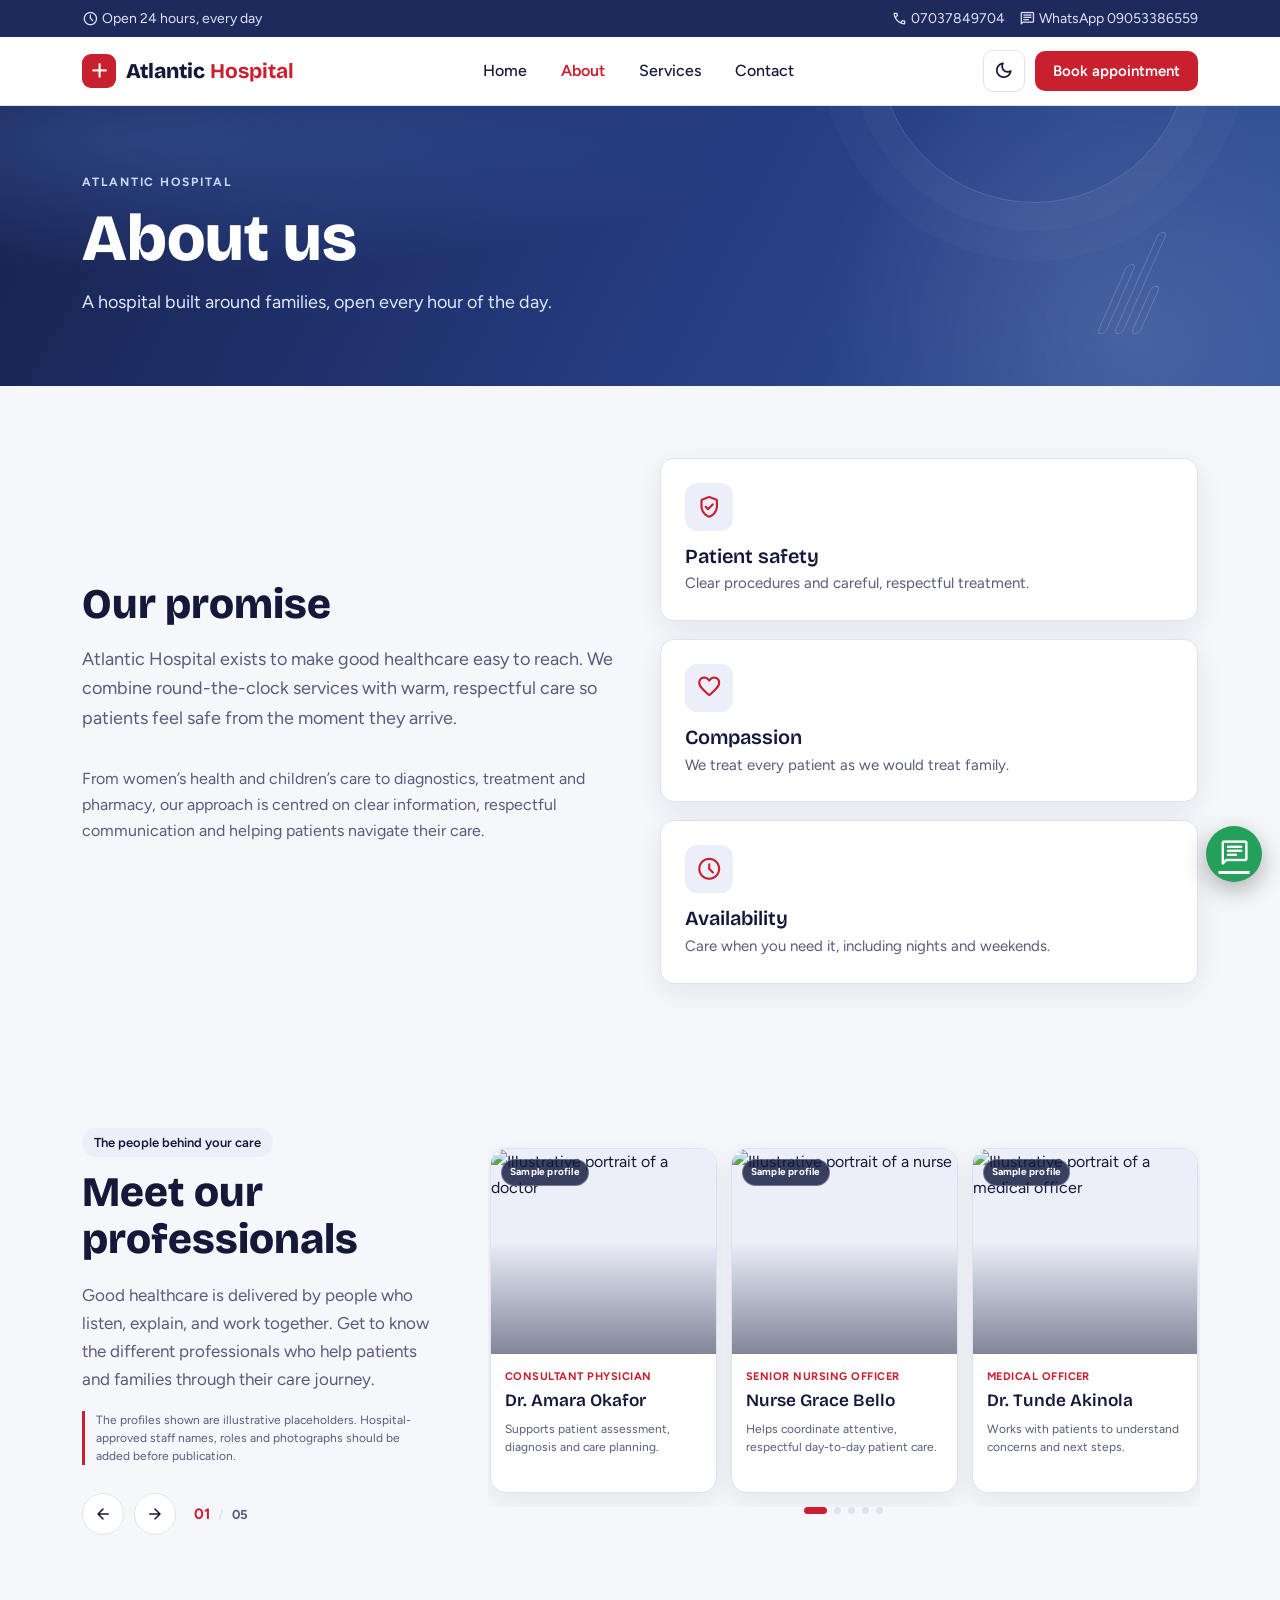
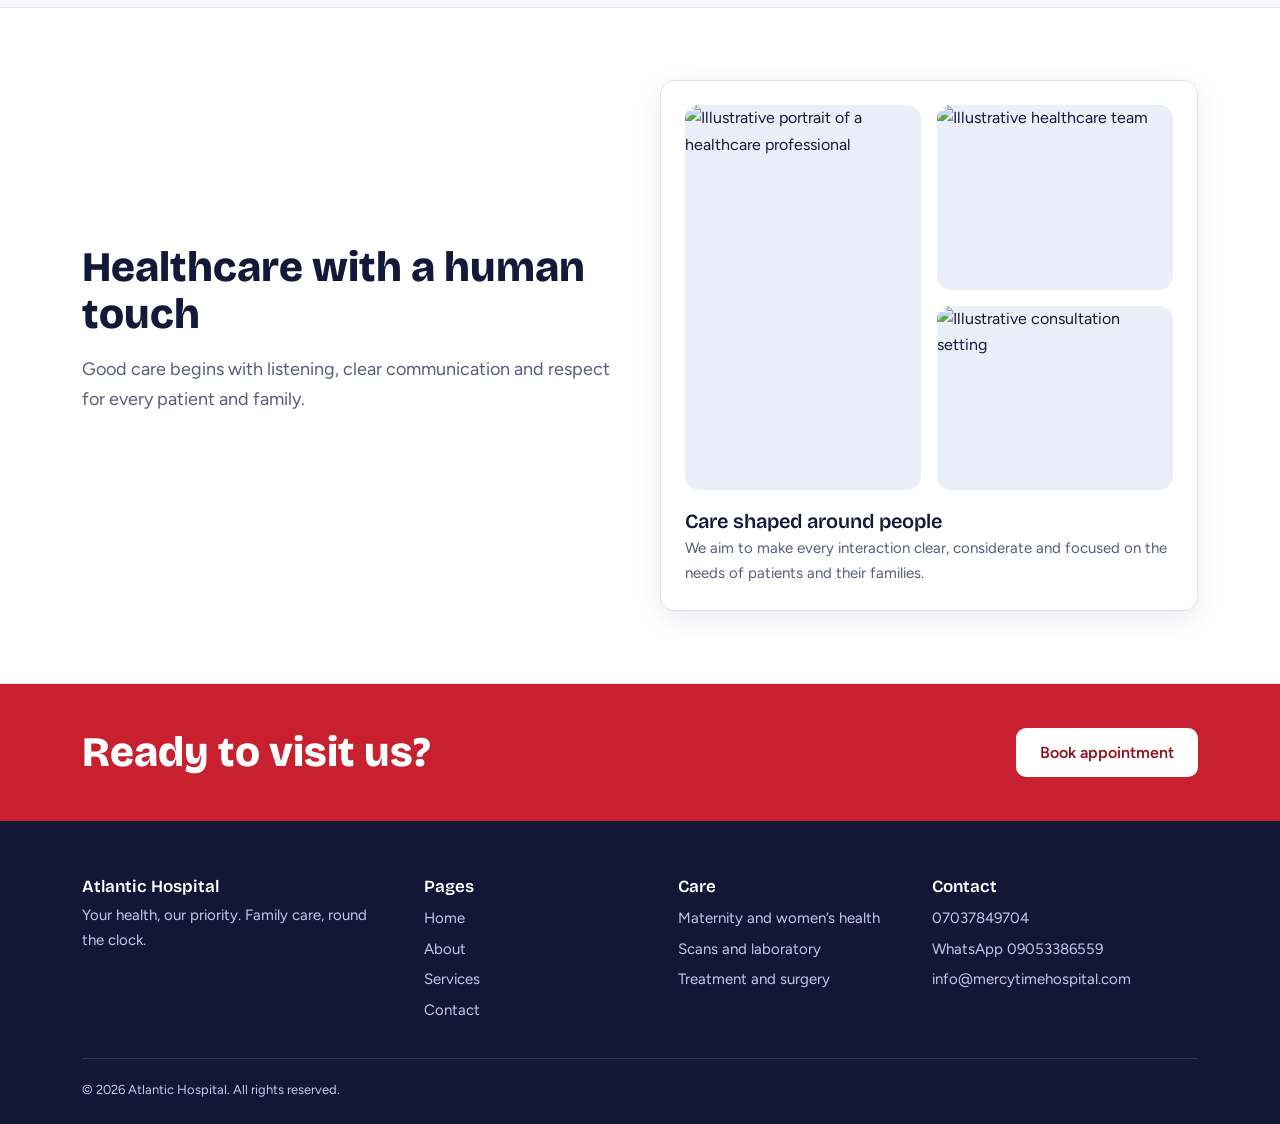
==== about.html @ 0bee5ad6 "Publish to GitHub" ====
<!DOCTYPE html>
<html lang="en" data-theme="light">
<head>
<meta charset="utf-8">
<meta name="viewport" content="width=device-width, initial-scale=1">
<title>About | Atlantic Hospital</title>
<meta name="description" content="About Atlantic Hospital and our promise to families.">
<link rel="preconnect" href="https://fonts.googleapis.com">
<link href="https://fonts.googleapis.com/css2?family=Bricolage+Grotesque:wght@600;800&family=Figtree:wght@400;500;600&family=Material+Symbols+Rounded:opsz,wght,FILL,GRAD@20..48,400,0,0&display=swap" rel="stylesheet">
<link rel="stylesheet" href="aos/aos.css">
<link rel="stylesheet" href="css/style.css">
<script>try{var t=localStorage.getItem('theme');if(t)document.documentElement.dataset.theme=t}catch(e){}</script>
</head>
<body>
<div class="top"><div class="wrap"><span><i data-i="clock"></i> Open 24 hours, every day</span><span><a href="tel:+2347037849704"><i data-i="phone"></i> 07037849704</a><a href="https://wa.me/2349053386559"><i data-i="chat"></i> WhatsApp 09053386559</a></span></div></div>
<header class="hd"><div class="wrap">
<a class="logo" href="index.html"><span class="mk"><i data-i="plus"></i></span><span>Atlantic <b>Hospital</b></span></a>
<nav id="nav" aria-label="Main"><a href="index.html">Home</a><a href="about.html" class="on">About</a><a href="services.html">Services</a><a href="contact.html">Contact</a></nav>
<div class="acts"><button class="ib" id="th" aria-label="Switch between light and dark mode"></button><a class="btn sm" href="contact.html#book">Book appointment</a><button class="ib" id="mb" aria-label="Open menu" aria-expanded="false"><i data-i="menu"></i></button></div>
</div></header>
<main><div class="page-h about-hero"><div class="wrap about-hero-inner" data-aos="fade-up"><span class="about-eyebrow">ATLANTIC HOSPITAL</span><h1>About us</h1><p>A hospital built around families, open every hour of the day.</p><span class="about-hero-mark" aria-hidden="true"><span></span><span></span><span></span></span></div></div>
<section><div class="wrap split">
<div data-aos="fade-right"><h2>Our promise</h2><p class="lead2">Atlantic Hospital exists to make good healthcare easy to reach. We combine round-the-clock services with warm, respectful care so patients feel safe from the moment they arrive.</p>
<p style="color:var(--mut)">From women’s health and children’s care to diagnostics, treatment and pharmacy, our approach is centred on clear information, respectful communication and helping patients navigate their care.</p></div>
<div class="grid" data-aos="fade-left"><div class="card" data-aos="fade-up" data-aos-delay="0"><div class="ic"><i data-i="shield"></i></div><h3 style="margin-top:14px">Patient safety</h3><p>Clear procedures and careful, respectful treatment.</p></div><div class="card" data-aos="fade-up" data-aos-delay="0"><div class="ic"><i data-i="heart"></i></div><h3 style="margin-top:14px">Compassion</h3><p>We treat every patient as we would treat family.</p></div><div class="card" data-aos="fade-up" data-aos-delay="0"><div class="ic"><i data-i="clock"></i></div><h3 style="margin-top:14px">Availability</h3><p>Care when you need it, including nights and weekends.</p></div></div></div></section>
<section class="team-section" aria-labelledby="team-heading"><div class="wrap team-layout">
<div class="team-intro" data-aos="fade-right"><span class="tag">The people behind your care</span><h2 id="team-heading">Meet our professionals</h2><p class="lead2">Good healthcare is delivered by people who listen, explain, and work together. Get to know the different professionals who help patients and families through their care journey.</p><p class="team-disclaimer">The profiles shown are illustrative placeholders. Hospital-approved staff names, roles and photographs should be added before publication.</p><div class="team-controls"><button class="team-arrow" type="button" data-team-prev aria-label="Previous professionals"><span class="material-symbols-rounded" aria-hidden="true">arrow_back</span></button><button class="team-arrow" type="button" data-team-next aria-label="Next professionals"><span class="material-symbols-rounded" aria-hidden="true">arrow_forward</span></button><span class="team-counter" aria-live="polite"><span data-team-current>01</span> <span class="counter-divider">/</span> 05</span></div></div>
<div class="team-carousel" data-team-carousel aria-label="Illustrative healthcare professionals carousel" data-aos="fade-left"><div class="team-viewport"><div class="team-track">
<article class="team-card"><div class="team-photo-wrap"><img src="https://images.pexels.com/photos/6098046/pexels-photo-6098046.jpeg?auto=compress&cs=tinysrgb&w=800" alt="Illustrative portrait of a doctor" loading="lazy"><span class="profile-label">Sample profile</span></div><div class="team-card-body"><span class="team-role">Consultant physician</span><h3>Dr. Amara Okafor</h3><p>Supports patient assessment, diagnosis and care planning.</p></div></article>
<article class="team-card"><div class="team-photo-wrap"><img src="https://images.pexels.com/photos/6303645/pexels-photo-6303645.jpeg?auto=compress&cs=tinysrgb&w=800" alt="Illustrative portrait of a nurse" loading="lazy"><span class="profile-label">Sample profile</span></div><div class="team-card-body"><span class="team-role">Senior nursing officer</span><h3>Nurse Grace Bello</h3><p>Helps coordinate attentive, respectful day-to-day patient care.</p></div></article>
<article class="team-card"><div class="team-photo-wrap"><img src="https://images.pexels.com/photos/6303659/pexels-photo-6303659.jpeg?auto=compress&cs=tinysrgb&w=800" alt="Illustrative portrait of a medical officer" loading="lazy"><span class="profile-label">Sample profile</span></div><div class="team-card-body"><span class="team-role">Medical officer</span><h3>Dr. Tunde Akinola</h3><p>Works with patients to understand concerns and next steps.</p></div></article>
<article class="team-card"><div class="team-photo-wrap"><img src="https://images.pexels.com/photos/32213405/pexels-photo-32213405.jpeg?auto=compress&cs=tinysrgb&w=800" alt="Illustrative portrait of a laboratory professional" loading="lazy"><span class="profile-label">Sample profile</span></div><div class="team-card-body"><span class="team-role">Medical laboratory scientist</span><h3>Chika Nwosu</h3><p>Supports diagnostic testing and reliable laboratory processes.</p></div></article>
<article class="team-card"><div class="team-photo-wrap"><img src="https://images.pexels.com/photos/7089329/pexels-photo-7089329.jpeg?auto=compress&cs=tinysrgb&w=800" alt="Illustrative portrait of a midwife" loading="lazy"><span class="profile-label">Sample profile</span></div><div class="team-card-body"><span class="team-role">Midwife</span><h3>Miriam Yusuf</h3><p>Offers guidance and support to expectant parents during pregnancy.</p></div></article>
</div></div><div class="team-dots" data-team-dots aria-label="Choose a professional"></div></div>
</div></section>
<section class="alt"><div class="wrap split"><div data-aos="fade-right"><h2>Healthcare with a human touch</h2><p class="lead2">Good care begins with listening, clear communication and respect for every patient and family.</p></div>
<div class="card" data-aos="fade-left"><div class="gallery-grid"><figure><img src="https://images.pexels.com/photos/6098046/pexels-photo-6098046.jpeg?auto=compress&cs=tinysrgb&w=900" alt="Illustrative portrait of a healthcare professional" loading="lazy"><figcaption>Clinical consultation</figcaption></figure><figure><img src="https://images.pexels.com/photos/6303645/pexels-photo-6303645.jpeg?auto=compress&cs=tinysrgb&w=1000" alt="Illustrative healthcare team" loading="lazy"><figcaption>Healthcare professionals</figcaption></figure><figure><img src="https://images.pexels.com/photos/6303659/pexels-photo-6303659.jpeg?auto=compress&cs=tinysrgb&w=1000" alt="Illustrative consultation setting" loading="lazy"><figcaption>Patient-centred care</figcaption></figure></div><h3 style="margin-top:20px">Care shaped around people</h3><p>We aim to make every interaction clear, considerate and focused on the needs of patients and their families.</p></div></div></section>
<div class="band"><div class="wrap"><h2>Ready to visit us?</h2><a class="btn" href="contact.html#book">Book appointment</a></div></div></main>
<a class="wa" href="https://wa.me/2349053386559" aria-label="Chat on WhatsApp"><i data-i="chat"></i></a>
<div class="mobile-contact" aria-label="Quick contact"><a href="tel:+2347037849704"><span class="material-symbols-rounded" aria-hidden="true">call</span><span>Call</span></a><a href="https://wa.me/2349053386559"><span class="material-symbols-rounded" aria-hidden="true">chat</span><span>WhatsApp</span></a><a href="https://www.google.com/maps/search/?api=1&amp;query=Dutse+Police+Signboard%2C+Abuja%2C+Nigeria" target="_blank" rel="noopener noreferrer"><span class="material-symbols-rounded" aria-hidden="true">directions</span><span>Directions</span></a></div>
<footer><div class="wrap">
<div class="fg">
<div><h3>Atlantic Hospital</h3><p>Your health, our priority. Family care, round the clock.</p></div>
<div><h3>Pages</h3><a href="index.html">Home</a><a href="about.html">About</a><a href="services.html">Services</a><a href="contact.html">Contact</a></div>
<div><h3>Care</h3><a href="services.html#women">Maternity and women’s health</a><a href="services.html#diag">Scans and laboratory</a><a href="services.html#treat">Treatment and surgery</a></div>
<div><h3>Contact</h3><a href="tel:+2347037849704">07037849704</a><a href="https://wa.me/2349053386559">WhatsApp 09053386559</a><a href="mailto:info@mercytimehospital.com">info@mercytimehospital.com</a></div>
</div>
<div class="copy">© <span id="yr">2026</span> Atlantic Hospital. All rights reserved.</div>
</div></footer>
<script src="aos/aos.js"></script>
<script src="js/main.js"></script>
</body>
</html>
---- css/style.css ----
:root{--bg:#f6f7fb;--sf:#fff;--ink:#14193a;--mut:#565c7b;--navy:#1f2a5c;--red:#c8202f;--tint:#eceffa;--line:#dfe2ee;--r:14px;--sh:0 8px 28px rgba(20,25,58,.08)}
[data-theme=dark]{--bg:#0e1124;--sf:#171b38;--ink:#eef0fa;--mut:#a5abca;--navy:#2b3787;--red:#ef4b58;--tint:#1d2246;--line:#2b3159;--sh:0 8px 28px rgba(0,0,0,.35)}
*{box-sizing:border-box}html{scroll-behavior:smooth}
body{margin:0;background:var(--bg);color:var(--ink);font:400 16px/1.65 Figtree,system-ui,sans-serif;transition:background .25s,color .25s}
h1,h2,h3{font-family:'Bricolage Grotesque',Figtree,system-ui,sans-serif;line-height:1.12;margin:0 0 .4em}
h1{font-size:clamp(36px,6.5vw,66px);font-weight:800}h2{font-size:clamp(28px,4vw,42px);font-weight:800}h3{font-size:20px;font-weight:600}
p{margin:0 0 1em}a{color:inherit}img,svg{max-width:100%}
.wrap{max-width:1160px;margin:0 auto;padding:0 22px}
i[data-i]{display:inline-flex;vertical-align:middle;font-style:normal;line-height:1}i[data-i] .material-symbols-rounded{font-size:1.2em;line-height:1;vertical-align:middle;font-weight:normal;font-style:normal;display:inline-block;white-space:nowrap;direction:ltr;-webkit-font-feature-settings:'liga';-webkit-font-smoothing:antialiased}
:focus-visible{outline:3px solid #f5b301;outline-offset:2px}
.top{background:var(--navy);color:#dfe3fa;font-size:14px}.top .wrap{display:flex;justify-content:space-between;gap:12px;flex-wrap:wrap;padding-top:7px;padding-bottom:7px}
.top a{text-decoration:none;margin-left:14px}.top a:hover{text-decoration:underline}
.hd{position:sticky;top:0;z-index:20;background:var(--sf);border-bottom:1px solid var(--line)}
.hd .wrap{display:flex;align-items:center;justify-content:space-between;height:68px;gap:16px}
.logo{display:flex;align-items:center;gap:10px;text-decoration:none;font:800 21px 'Bricolage Grotesque',sans-serif}.logo b{color:var(--red)}
.mk{width:34px;height:34px;border-radius:9px;background:var(--red);color:#fff;display:grid;place-items:center}
nav{display:flex;align-items:stretch;gap:6px}nav a{display:flex;align-items:center;justify-content:center;min-height:44px;padding:8px 14px;border-radius:8px;text-decoration:none;font-weight:500;white-space:nowrap}
nav a:hover{background:var(--tint)}nav a.on{color:var(--red);font-weight:600}
.acts{display:flex;align-items:center;gap:10px}
.ib{width:42px;height:42px;border-radius:10px;border:1px solid var(--line);background:var(--sf);color:var(--ink);cursor:pointer;display:grid;place-items:center;font-size:18px}
#mb{display:none}
.btn{display:inline-flex;align-items:center;gap:8px;background:var(--red);color:#fff;padding:13px 22px;border-radius:10px;font:600 16px Figtree,sans-serif;text-decoration:none;border:2px solid var(--red);cursor:pointer;transition:transform .15s,box-shadow .15s}
.btn:hover{transform:translateY(-2px);box-shadow:0 8px 20px rgba(200,32,47,.3)}
.btn.sm{padding:9px 16px;font-size:15px}.btn.ghost{background:transparent;border-color:currentColor;color:inherit}.btn.ghost:hover{box-shadow:none;background:rgba(255,255,255,.1)}
.hero{background:linear-gradient(120deg,var(--navy),#253b78);color:#fff;position:relative;isolation:isolate;overflow:hidden;padding:64px 0 120px;min-height:430px}
.hero:before{content:"";position:absolute;inset:0;background:radial-gradient(circle at 85% 20%,rgba(255,255,255,.12),transparent 45%),repeating-linear-gradient(0deg,rgba(255,255,255,.04) 0 1px,transparent 1px 44px),repeating-linear-gradient(90deg,rgba(255,255,255,.04) 0 1px,transparent 1px 44px)}
.hero .wrap{position:relative;display:grid;gap:40px;align-items:center}
.hero p.lead{font-size:19px;color:#d9ddf7;max-width:50ch}.cta{display:flex;gap:12px;flex-wrap:wrap;margin-top:26px}
.hero-aside{position:relative;max-width:440px;margin-left:auto;padding:28px;border:1px solid rgba(255,255,255,.22);border-radius:22px;background:linear-gradient(145deg,rgba(255,255,255,.13),rgba(255,255,255,.055));box-shadow:0 24px 60px rgba(0,0,0,.12);backdrop-filter:blur(8px)}
.hero-mark{width:76px;height:76px;display:grid;place-items:center;border-radius:22px;background:rgba(255,255,255,.13);color:#fff;margin-bottom:22px}.hero-mark .material-symbols-rounded{font-size:44px}.hero-kicker{margin:0 0 8px;color:#cbd7ff;font-size:13px;font-weight:700;letter-spacing:.12em;text-transform:uppercase}.hero-aside h2{font-size:clamp(28px,3vw,38px);margin-bottom:10px}.hero-aside>p:not(.hero-kicker){color:#e0e6ff}.open{margin-top:20px}.open>div span{color:#e0e6ff;font-size:14px}
.open{background:rgba(255,255,255,.1);border:1px solid rgba(255,255,255,.25);border-radius:var(--r);padding:16px 20px;display:flex;gap:14px;align-items:center}
.dot{width:12px;height:12px;border-radius:50%;background:#3ddc84;box-shadow:0 0 0 0 rgba(61,220,132,.6);animation:pulse 2s infinite}
@keyframes pulse{70%{box-shadow:0 0 0 12px rgba(61,220,132,0)}100%{box-shadow:0 0 0 0 rgba(61,220,132,0)}}
.page-h{background:var(--navy);color:#fff;padding:56px 0}.page-h p{color:#d9ddf7;max-width:56ch;font-size:18px;margin:0}
.qa{margin-top:-64px;position:relative;display:grid;gap:16px}
.card{background:var(--sf);border:1px solid var(--line);border-radius:var(--r);padding:24px;box-shadow:var(--sh)}
.qa .card{display:flex;gap:16px;align-items:flex-start;text-decoration:none;transition:transform .2s}.qa .card:hover{transform:translateY(-4px)}
.ic{flex:none;width:48px;height:48px;border-radius:12px;background:var(--tint);color:var(--red);display:grid;place-items:center;font-size:22px}
.card h3{margin-bottom:4px}.card p{margin:0;color:var(--mut);font-size:15px}
section{padding:72px 0}.alt{background:var(--sf);border-block:1px solid var(--line)}
.lead2{color:var(--mut);max-width:58ch;font-size:18px;margin-bottom:32px}
.grid{display:grid;gap:18px}
.split{display:grid;gap:40px;align-items:center}
.checks{list-style:none;padding:0;margin:0;display:grid;gap:14px}.checks li{display:flex;gap:14px}.checks i{color:#fff;background:var(--red);width:28px;height:28px;border-radius:50%;justify-content:center;align-items:center;flex:none;font-size:14px}
.checks b{display:block}.checks span{color:var(--mut);font-size:15px}
.band{background:var(--red);color:#fff;padding:44px 0}.band .wrap{display:flex;gap:24px;align-items:center;justify-content:space-between;flex-wrap:wrap}.band h2{margin:0}.band .btn{background:#fff;color:#8f1420;border-color:#fff}
details{background:var(--sf);border:1px solid var(--line);border-radius:12px;padding:16px 20px;margin-bottom:12px}
summary{cursor:pointer;font-weight:600;list-style:none;display:flex;justify-content:space-between;gap:12px}summary:after{content:"+";color:var(--red);font-size:22px;line-height:1}details[open] summary:after{content:"–"}
details p{margin:12px 0 0;color:var(--mut)}
.tag{display:inline-block;background:var(--tint);color:var(--ink);border-radius:99px;padding:4px 12px;font-size:13px;font-weight:600;margin-bottom:12px}
.group{margin-bottom:56px}.group>h2{font-size:30px}
.panel{background:var(--sf);border:1px solid var(--line);border-radius:var(--r);padding:28px;box-shadow:var(--sh);min-width:0}.form-note{margin:16px 0 0;color:var(--mut);font-size:13px}input:focus-visible,select:focus-visible,textarea:focus-visible{outline:3px solid #f5b301;outline-offset:2px}textarea{resize:vertical;min-height:100px}
label{display:block;font-weight:600;font-size:14px;margin:16px 0 6px}
input,select,textarea{width:100%;padding:13px;border:1px solid var(--line);border-radius:10px;font:inherit;background:var(--bg);color:var(--ink)}
.hrs{list-style:none;padding:0;margin:0}.hrs li{display:flex;justify-content:space-between;padding:10px 0;border-top:1px solid var(--line)}
footer{background:#121738;color:#c4c9ea;padding:56px 0 24px;font-size:15px}footer h3{color:#fff;font-size:17px}
footer a{display:block;text-decoration:none;padding:3px 0}footer a:hover{color:#fff;text-decoration:underline}
.fg{display:grid;gap:32px;margin-bottom:32px}.copy{border-top:1px solid rgba(255,255,255,.12);padding-top:20px;font-size:13px}
.wa{position:fixed;right:18px;bottom:18px;z-index:30;width:56px;height:56px;border-radius:50%;background:#25a05a;color:#fff;display:grid;place-items:center;font-size:26px;box-shadow:0 8px 24px rgba(0,0,0,.3)}
@media(min-width:700px){.qa{grid-template-columns:repeat(3,1fr)}.grid.c2{grid-template-columns:repeat(2,1fr)}.grid.c3{grid-template-columns:repeat(2,1fr)}.fg{grid-template-columns:1.4fr 1fr 1fr 1.2fr}}
@media(min-width:960px){.hero .wrap{grid-template-columns:1.15fr 1fr}.split{grid-template-columns:1fr 1fr}.grid.c3{grid-template-columns:repeat(3,1fr)}}
@media(max-width:860px){.hd{position:sticky}.hd .wrap{gap:10px}.logo{font-size:19px;gap:8px}.mk{width:32px;height:32px}nav{display:none;position:absolute;left:0;right:0;top:100%;z-index:25;background:var(--sf);border-bottom:1px solid var(--line);box-shadow:0 16px 28px rgba(20,25,58,.12);flex-direction:column;align-items:stretch;gap:4px;padding:10px 16px 16px}nav.open{display:flex}nav a{display:flex;width:100%;min-height:48px;justify-content:flex-start;padding:12px 16px;border-radius:9px}#mb{display:grid}.acts .btn{display:none}.top .wrap>span:first-child{display:none}.top .wrap{justify-content:center}.hero{padding:46px 0 96px;min-height:0;background:linear-gradient(155deg,var(--navy) 0%,#253b78 65%,#1b2a5c 100%)}.hero:before{background:radial-gradient(circle at 95% 10%,rgba(255,255,255,.11),transparent 42%),repeating-linear-gradient(0deg,rgba(255,255,255,.035) 0 1px,transparent 1px 38px)}.hero .wrap{gap:28px}.hero-aside{margin:0;max-width:none;padding:22px}.hero-mark{width:60px;height:60px;border-radius:17px;margin-bottom:16px}.hero-mark .material-symbols-rounded{font-size:36px}.qa{margin-top:-42px}.panel{padding:22px}section{padding:56px 0}.band{padding:34px 0}.wa{width:52px;height:52px;right:14px;bottom:14px}}
@media(max-width:380px){.wrap{padding-inline:16px}.logo{font-size:17px}.acts{gap:6px}.ib{width:40px;height:40px}.hero h1{font-size:36px}.cta .btn{width:100%;justify-content:center}.top a{margin-left:8px;font-size:13px}.hero-aside{padding:18px}}
@media(prefers-reduced-motion:reduce){*{animation:none!important;transition:none!important;scroll-behavior:auto!important}}
@media(hover:none){.btn:hover,.qa .card:hover{transform:none;box-shadow:none}}
:target{scroll-margin-top:92px}
button:disabled{opacity:.65;cursor:not-allowed}


/* Image-led sections and service detail pages */
.hero-photo{width:100%;aspect-ratio:16/9;overflow:hidden;border-radius:16px;margin:-4px 0 20px;background:rgba(255,255,255,.12)}
.hero-photo img,.service-image,.feature-photo img,.team-photo img,.gallery-grid img{display:block;width:100%;height:100%;object-fit:cover}
.hero-photo img{aspect-ratio:16/9}
.service-card{overflow:hidden;padding:0;display:flex;flex-direction:column;text-decoration:none;transition:transform .2s,box-shadow .2s}
.service-card:hover{transform:translateY(-3px);box-shadow:0 14px 32px rgba(20,25,58,.13)}
.service-image{height:190px;aspect-ratio:16/9;background:var(--tint)}
.service-card-body{padding:22px;display:flex;flex-direction:column;align-items:flex-start;flex:1}
.service-card-body p{margin-bottom:18px}
.text-link{color:var(--red);font-weight:700;text-decoration:none;margin-top:auto;display:inline-flex;gap:6px;align-items:center}
.text-link:hover{text-decoration:underline}
.feature-photo{overflow:hidden;border-radius:var(--r);box-shadow:var(--sh);min-height:250px}
.feature-photo img{min-height:250px;max-height:430px;object-fit:cover}
.gallery-grid{display:grid;grid-template-columns:1fr 1fr;gap:12px}
.gallery-grid figure{margin:0;min-width:0;overflow:hidden;border-radius:var(--r);background:var(--tint)}
.gallery-grid figure:first-child{grid-row:span 2}
.gallery-grid img{height:100%;min-height:145px;max-height:280px}
.gallery-grid figure:first-child img{min-height:300px;max-height:100%}
.gallery-grid figcaption{font-size:13px;color:var(--mut);padding:9px 12px;background:var(--sf)}
.detail-hero{display:grid;gap:28px;align-items:center}
.detail-hero .feature-photo{min-height:240px}
.detail-hero .feature-photo img{min-height:240px;max-height:390px}
.detail-note{border-left:4px solid var(--red);padding:14px 18px;background:var(--tint);border-radius:0 12px 12px 0;color:var(--mut)}
.map-placeholder{min-height:190px;border-radius:14px;background:linear-gradient(135deg,#e8edf4,#dce7e2);color:#253b45;display:flex;flex-direction:column;justify-content:center;align-items:center;text-align:center;padding:24px;gap:10px;overflow:hidden;position:relative}
.map-placeholder:before{content:"";position:absolute;inset:0;opacity:.55;background:repeating-linear-gradient(32deg,transparent 0 28px,rgba(255,255,255,.9) 29px 33px),repeating-linear-gradient(112deg,transparent 0 44px,rgba(255,255,255,.8) 45px 49px)}
.map-placeholder>*{position:relative}.map-placeholder .material-symbols-rounded{font-size:34px;color:#b42332}
.map-placeholder p{margin:0;max-width:30ch}
nav a{align-self:stretch}
@media(min-width:900px){.detail-hero{grid-template-columns:1fr 1fr}.gallery-grid{gap:16px}}
@media(max-width:860px){.service-image{height:175px}.hero-photo{margin-top:4px}.gallery-grid{gap:9px}.gallery-grid figure:first-child img{min-height:260px}}
@media(max-width:420px){.service-image{height:155px}.service-card-body{padding:18px}.gallery-grid{grid-template-columns:1fr}.gallery-grid figure:first-child{grid-row:auto}.gallery-grid img,.gallery-grid figure:first-child img{min-height:180px;max-height:240px}}


/* Premium responsive refinements */
nav a:focus-visible{background:var(--tint);outline-offset:-3px}
.service-card:focus-visible,.card:focus-visible{outline-offset:3px}
.hero-photo img,.feature-photo img,.service-image{transition:transform .35s ease}
.service-card:hover .service-image{transform:scale(1.025)}
.mobile-contact{display:none}
@media(max-width:860px){
  nav{background-color:var(--sf)!important;opacity:1!important;backdrop-filter:none;border:1px solid var(--line);border-top:0;border-radius:0 0 16px 16px;box-shadow:0 18px 34px rgba(10,16,45,.22)}
  nav.open{display:flex;background-color:var(--sf)!important}
  nav a{color:var(--ink);background:var(--sf);font-size:16px}
  nav a:hover,nav a:focus-visible{background:var(--tint);color:var(--ink)}
  nav a.on{color:var(--red);background:var(--tint)}
  .mobile-contact{position:fixed;left:12px;right:12px;bottom:max(10px,env(safe-area-inset-bottom));z-index:29;display:grid;grid-template-columns:repeat(3,minmax(0,1fr));gap:6px;padding:7px;background:var(--sf);border:1px solid var(--line);border-radius:16px;box-shadow:0 10px 34px rgba(12,18,48,.22)}
  .mobile-contact a{display:flex;align-items:center;justify-content:center;gap:7px;min-height:46px;padding:8px 4px;border-radius:10px;background:var(--tint);color:var(--ink);text-decoration:none;font-size:13px;font-weight:700;white-space:nowrap}
  .mobile-contact a:first-child{background:var(--red);color:#fff}
  .mobile-contact a:hover,.mobile-contact a:focus-visible{filter:brightness(.97);outline-offset:-3px}
  .mobile-contact .material-symbols-rounded{font-size:19px}
  .wa{display:none}
  body{padding-bottom:82px}
}
@media(max-width:360px){.mobile-contact{left:8px;right:8px;gap:4px;padding:6px}.mobile-contact a{font-size:12px;gap:4px}}
@media(prefers-reduced-motion:reduce){.hero-photo img,.feature-photo img,.service-image{transition:none}}

.map-frame{height:230px;border-radius:14px;overflow:hidden;background:var(--tint);border:1px solid var(--line)}
.map-frame iframe{display:block;width:100%;height:100%;border:0}


/* Service-page hero refinement: patterned gradient + real service imagery */
.service-page-hero{position:relative;isolation:isolate;overflow:hidden;padding:48px 0 58px;background:linear-gradient(118deg,#17224f 0%,#263d82 56%,#31539a 100%);color:#fff}
.service-page-hero:before{content:"";position:absolute;inset:0;z-index:-1;background:radial-gradient(ellipse at 8% 10%,rgba(93,151,255,.34),transparent 38%),radial-gradient(circle at 92% 88%,rgba(255,255,255,.14),transparent 28%),radial-gradient(rgba(255,255,255,.12) 1px,transparent 1.5px);background-size:auto,auto,22px 22px}
.service-page-hero:after{content:"";position:absolute;z-index:-1;width:390px;height:390px;border:1px solid rgba(255,255,255,.13);border-radius:50%;right:-125px;top:-210px;box-shadow:0 0 0 32px rgba(255,255,255,.025),0 0 0 68px rgba(255,255,255,.02)}
.page-hero-layout{display:grid;grid-template-columns:minmax(0,1fr) minmax(280px,.88fr);gap:clamp(28px,5vw,64px);align-items:center;position:relative;z-index:1}
.page-hero-copy h1{font-size:clamp(36px,5vw,58px);margin:0 0 16px;max-width:14ch}
.page-hero-copy .hero-kicker{color:#c9d8ff;font-size:12px;letter-spacing:.14em;font-weight:700;margin:12px 0 10px}
.page-hero-copy .page-hero-lead{font-size:18px;line-height:1.65;color:#e0e8ff;max-width:48ch;margin:0}
.page-hero-copy p[style*="margin-bottom:10px"]{margin:0 0 16px}
.page-hero-copy p a{color:#e9efff!important;text-decoration:none;font-size:14px}
.page-hero-copy p a:hover{text-decoration:underline}
.page-hero-actions{display:flex;gap:10px;flex-wrap:wrap;margin-top:24px}
.page-hero-actions .btn.ghost{color:#fff;border-color:rgba(255,255,255,.5)}
.page-hero-visual{position:relative;min-width:0;border-radius:24px;padding:8px;background:linear-gradient(135deg,rgba(255,255,255,.36),rgba(255,255,255,.06));border:1px solid rgba(255,255,255,.28);box-shadow:0 26px 70px rgba(5,12,38,.32);transform:rotate(1deg)}
.page-hero-visual:before{content:"";position:absolute;inset:15px -12px -12px 15px;border:1px solid rgba(255,255,255,.22);border-radius:24px;z-index:-1}
.page-hero-visual img{display:block;width:100%;height:clamp(230px,30vw,350px);object-fit:cover;border-radius:17px}
.hero-image-label{position:absolute;left:22px;right:22px;bottom:22px;display:flex;align-items:center;gap:9px;padding:11px 14px;border:1px solid rgba(255,255,255,.28);border-radius:12px;background:rgba(15,25,62,.78);backdrop-filter:blur(10px);color:#fff;font-size:13px;font-weight:600;transform:rotate(-1deg)}
.detail-hero{display:block;max-width:900px}
.detail-copy{max-width:800px}
@media(max-width:860px){
  #mb{display:grid;position:relative;z-index:35;flex:none;touch-action:manipulation}
  nav{display:none!important;position:absolute;left:12px;right:12px;top:calc(100% + 1px);z-index:34;max-height:calc(100vh - 100px);overflow-y:auto;visibility:hidden;pointer-events:none;background:var(--sf)!important;border:1px solid var(--line);border-radius:0 0 16px 16px;box-shadow:0 18px 34px rgba(10,16,45,.22);padding:10px;opacity:1!important}
  nav.open{display:flex!important;visibility:visible;pointer-events:auto}
  nav a{position:relative;z-index:1;min-height:50px;color:var(--ink)!important;background:var(--sf)!important;border-radius:10px;font-size:16px;padding:13px 16px}
  nav a:hover,nav a:focus-visible{background:var(--tint)!important;color:var(--ink)!important}
  nav a.on{color:var(--red)!important;background:var(--tint)!important}
  .page-hero-layout{grid-template-columns:1fr;gap:28px}
  .service-page-hero{padding:34px 0 48px}
  .page-hero-visual{max-width:640px;width:100%;margin:0 auto;transform:none}
  .page-hero-visual:before{inset:12px -7px -8px 12px}
  .page-hero-visual img{height:clamp(220px,56vw,340px)}
  .hero-image-label{transform:none}
}
@media(max-width:420px){.page-hero-actions .btn{width:100%;justify-content:center}.page-hero-copy h1{font-size:36px}.page-hero-visual{padding:6px;border-radius:18px}.page-hero-visual img{border-radius:13px}}


/* About page: patterned gradient hero and responsive professionals carousel */
.about-hero{position:relative;isolation:isolate;overflow:hidden;padding:62px 0 68px;background:linear-gradient(118deg,#17224f 0%,#263d82 56%,#31539a 100%)}
.about-hero:before{content:"";position:absolute;inset:0;z-index:-1;background:radial-gradient(ellipse at 12% 12%,rgba(100,155,255,.24),transparent 38%),radial-gradient(circle at 88% 80%,rgba(255,255,255,.12),transparent 27%)}
.about-hero:after{content:"";position:absolute;z-index:-1;width:310px;height:310px;border:1px solid rgba(255,255,255,.16);border-radius:50%;right:7%;top:-215px;box-shadow:0 0 0 28px rgba(255,255,255,.025),0 0 0 58px rgba(255,255,255,.025)}
.about-hero-inner{position:relative;z-index:1}.about-hero h1{margin:8px 0 12px}.about-eyebrow{font-size:12px;letter-spacing:.16em;font-weight:700;color:#cbd7ff}.about-hero p{position:relative;max-width:56ch;color:#e0e8ff;font-size:18px;margin:0}.about-hero-mark{position:absolute;right:5%;bottom:-16px;display:flex;gap:8px;align-items:flex-end;opacity:.6;transform:skewX(-24deg)}.about-hero-mark span{display:block;width:9px;height:70px;border:1px solid rgba(255,255,255,.32);border-radius:99px}.about-hero-mark span:nth-child(2){height:102px}.about-hero-mark span:nth-child(3){height:48px}
.team-section{overflow:hidden;background:var(--bg)}.team-layout{display:grid;grid-template-columns:minmax(220px,.78fr) minmax(0,1.55fr);gap:clamp(28px,4vw,58px);align-items:center}.team-intro h2{max-width:10ch;margin:0 0 18px}.team-intro .lead2{font-size:17px;margin-bottom:18px}.team-disclaimer{font-size:12px;line-height:1.5;color:var(--mut);border-left:3px solid var(--red);padding-left:11px;margin:0;max-width:42ch}.team-controls{display:flex;align-items:center;gap:10px;margin-top:28px}.team-arrow{width:42px;height:42px;border:1px solid var(--line);border-radius:50%;background:var(--sf);color:var(--ink);display:grid;place-items:center;cursor:pointer;transition:background .2s,color .2s,transform .2s}.team-arrow:hover{background:var(--navy);color:#fff;transform:translateY(-2px)}.team-arrow .material-symbols-rounded{font-size:20px}.team-counter{font-size:13px;font-weight:700;color:var(--mut);margin-left:8px}.team-counter [data-team-current]{color:var(--red);font-size:15px}.counter-divider{margin:0 5px;color:var(--line)}.team-carousel{min-width:0;--team-visible:3}.team-viewport{overflow:hidden;padding:8px 2px 14px;margin:-8px -2px -14px}.team-track{display:flex;gap:14px;will-change:transform;transition:transform .55s cubic-bezier(.22,.7,.25,1)}.team-card{flex:0 0 calc((100% - 28px)/3);min-width:0;overflow:hidden;border-radius:16px;background:var(--sf);border:1px solid var(--line);box-shadow:var(--sh)}.team-photo-wrap{height:clamp(145px,16vw,210px);position:relative;overflow:hidden;background:var(--tint)}.team-photo-wrap:after{content:"";position:absolute;inset:45% 0 0;background:linear-gradient(transparent,rgba(12,19,48,.48));pointer-events:none}.team-photo-wrap img{display:block;width:100%;height:100%;object-fit:cover;transition:transform .45s ease}.team-card:hover .team-photo-wrap img{transform:scale(1.045)}.profile-label{position:absolute;z-index:1;top:10px;left:10px;background:rgba(16,25,61,.82);color:#fff;border:1px solid rgba(255,255,255,.3);border-radius:99px;padding:4px 8px;font-size:10px;font-weight:700;letter-spacing:.02em}.team-card-body{padding:15px 14px 18px}.team-role{display:block;color:var(--red);font-size:11px;line-height:1.4;font-weight:700;text-transform:uppercase;letter-spacing:.045em;margin-bottom:7px}.team-card h3{font-size:clamp(15px,1.35vw,18px);line-height:1.2;margin:0 0 8px;overflow-wrap:anywhere}.team-card p{font-size:12px;line-height:1.5;color:var(--mut);margin:0}.team-dots{display:flex;justify-content:center;gap:7px;padding-top:14px}.team-dot{width:7px;height:7px;padding:0;border:0;border-radius:99px;background:var(--line);cursor:pointer;transition:width .25s,background .25s}.team-dot[aria-current="true"]{width:23px;background:var(--red)}.team-arrow:focus-visible,.team-dot:focus-visible{outline:3px solid #f5b301;outline-offset:3px}
@media(max-width:959px){.team-layout{grid-template-columns:1fr;gap:28px}.team-intro h2{max-width:unset}.team-intro .lead2{max-width:64ch}.team-carousel{--team-visible:2}.team-card{flex-basis:calc((100% - 14px)/2)}.team-photo-wrap{height:clamp(190px,28vw,270px)}}
@media(max-width:600px){.about-hero{padding:44px 0 50px}.about-hero-mark{right:8%;bottom:-25px;opacity:.35}.team-layout{gap:24px}.team-carousel{--team-visible:1}.team-card{flex-basis:100%}.team-photo-wrap{height:clamp(220px,68vw,330px)}.team-card-body{padding:17px}.team-card h3{font-size:19px}.team-card p{font-size:14px}.team-controls{margin-top:22px}.team-viewport{padding-inline:2px}}
@media(prefers-reduced-motion:reduce){.team-track,.team-photo-wrap img,.team-arrow,.team-dot{transition:none!important}}


/* Services overview hero: distinctive, image-free clinical icon composition */
.services-hero{position:relative;isolation:isolate;overflow:hidden;padding:58px 0 66px;color:#fff;background:linear-gradient(118deg,#17224f 0%,#263d82 58%,#31539a 100%)}
.services-hero:before{content:"";position:absolute;inset:0;z-index:-1;background:radial-gradient(ellipse at 8% 15%,rgba(102,161,255,.30),transparent 35%),radial-gradient(ellipse at 88% 78%,rgba(255,255,255,.12),transparent 32%),radial-gradient(rgba(255,255,255,.12) 1px,transparent 1.5px);background-size:auto,auto,22px 22px;mask-image:linear-gradient(90deg,#000,rgba(0,0,0,.35))}
.services-hero:after{content:"";position:absolute;z-index:-1;width:360px;height:360px;right:4%;top:-245px;border:1px solid rgba(255,255,255,.18);border-radius:50%;box-shadow:0 0 0 30px rgba(255,255,255,.025),0 0 0 64px rgba(255,255,255,.025),0 0 0 98px rgba(255,255,255,.018)}
.services-hero-layout{display:grid;grid-template-columns:minmax(0,1fr) minmax(300px,.82fr);gap:clamp(30px,6vw,82px);align-items:center;position:relative;z-index:1}
.services-hero .services-eyebrow{display:inline-flex;align-items:center;gap:9px;margin:0 0 13px;color:#d5e1ff;font-size:12px;font-weight:700;letter-spacing:.15em;text-transform:uppercase}
.services-hero .services-eyebrow:before{content:"";width:24px;height:2px;border-radius:2px;background:#f0a7a0}
.services-hero h1{font-size:clamp(38px,5.4vw,64px);line-height:1.04;letter-spacing:-.04em;max-width:10ch;margin:0 0 18px}
.services-hero p{max-width:54ch;color:#e0e8ff;font-size:18px;line-height:1.65;margin:0}
.services-hero-art{position:relative;min-height:265px;display:grid;place-items:center}
.services-orbit{position:absolute;width:250px;height:250px;border:1px solid rgba(255,255,255,.18);border-radius:50%;box-shadow:0 0 0 24px rgba(255,255,255,.025),0 0 0 50px rgba(255,255,255,.02)}
.services-icon-grid{position:relative;display:grid;grid-template-columns:repeat(2,minmax(118px,145px));gap:20px;transform:rotate(-3deg)}
.services-icon-tile{min-height:112px;padding:17px 15px;border:1px solid rgba(255,255,255,.22);border-radius:18px;background:linear-gradient(145deg,rgba(255,255,255,.18),rgba(255,255,255,.07));box-shadow:0 18px 45px rgba(6,12,38,.18);backdrop-filter:blur(9px);display:flex;flex-direction:column;justify-content:space-between;gap:12px}
.services-icon-tile:nth-child(2){transform:translateY(13px)}.services-icon-tile:nth-child(3){transform:translateY(-8px)}.services-icon-tile:nth-child(4){transform:translateY(5px)}
.services-icon-tile .material-symbols-rounded{font-size:29px;color:#fff}.services-icon-tile span:last-child{font-size:12px;font-weight:600;color:#edf2ff}
/* .services-hero-note{position:absolute;right:-3px;bottom:2px;display:flex;align-items:center;gap:9px;padding:11px 14px;border:1px solid rgba(255,255,255,.2);border-radius:13px;background:rgba(16,27,67,.88);box-shadow:0 14px 32px rgba(0,0,0,.18);font-size:12px;font-weight:700;color:#fff}
.services-hero-note .material-symbols-rounded{font-size:18px;color:#bdebd4}
@media(max-width:860px){.services-hero{padding:42px 0 48px}.services-hero-layout{grid-template-columns:1fr;gap:22px}.services-hero h1{max-width:unset}.services-hero-art{min-height:230px}.services-hero-note{right:4%;bottom:-2px}}
@media(max-width:480px){.services-hero-art{min-height:210px}.services-orbit{width:190px;height:190px}.services-icon-grid{grid-template-columns:repeat(2,minmax(100px,125px));gap:9px}.services-icon-tile{min-height:96px;padding:13px;border-radius:14px}.services-hero-note{font-size:11px;padding:9px 11px;right:0}.services-hero-note .material-symbols-rounded{font-size:16px}} */
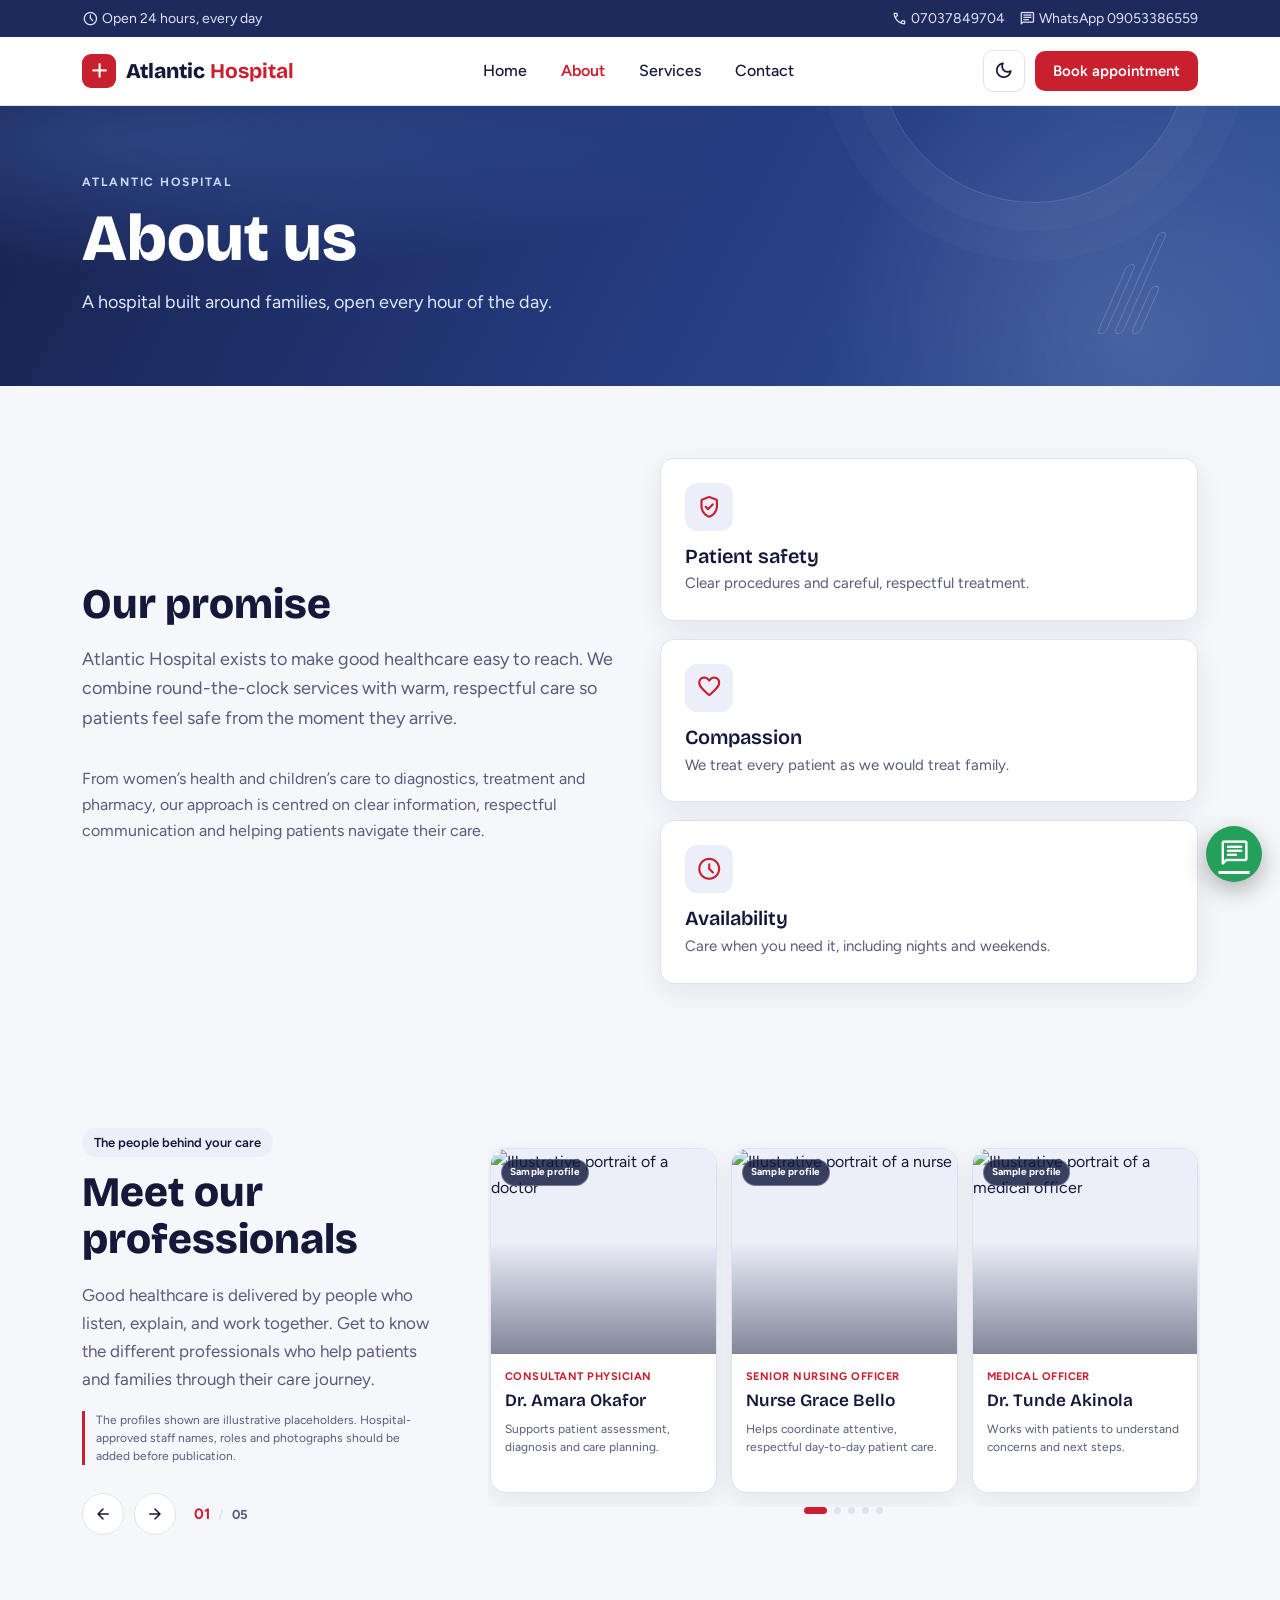
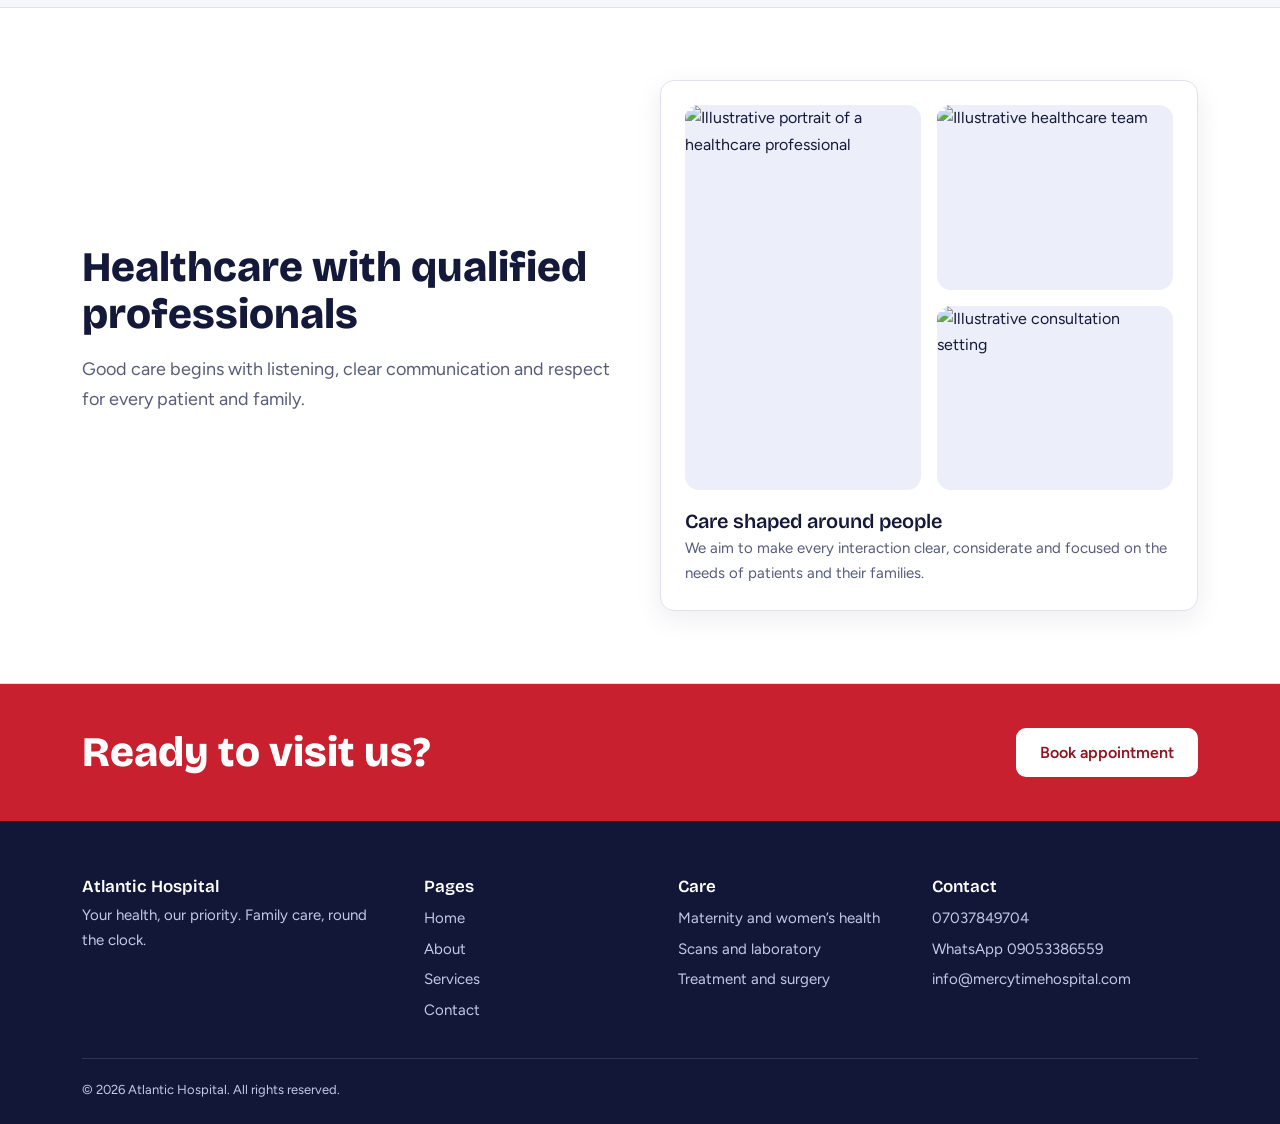
==== commit 8a774353: "Change wording." ====
--- a/about.html
+++ b/about.html
@@ -33,7 +33,7 @@
 <article class="team-card"><div class="team-photo-wrap"><img src="https://images.pexels.com/photos/7089329/pexels-photo-7089329.jpeg?auto=compress&cs=tinysrgb&w=800" alt="Illustrative portrait of a midwife" loading="lazy"><span class="profile-label">Sample profile</span></div><div class="team-card-body"><span class="team-role">Midwife</span><h3>Miriam Yusuf</h3><p>Offers guidance and support to expectant parents during pregnancy.</p></div></article>
 </div></div><div class="team-dots" data-team-dots aria-label="Choose a professional"></div></div>
 </div></section>
-<section class="alt"><div class="wrap split"><div data-aos="fade-right"><h2>Healthcare with a human touch</h2><p class="lead2">Good care begins with listening, clear communication and respect for every patient and family.</p></div>
+<section class="alt"><div class="wrap split"><div data-aos="fade-right"><h2>Healthcare with qualified professionals</h2><p class="lead2">Good care begins with listening, clear communication and respect for every patient and family.</p></div>
 <div class="card" data-aos="fade-left"><div class="gallery-grid"><figure><img src="https://images.pexels.com/photos/6098046/pexels-photo-6098046.jpeg?auto=compress&cs=tinysrgb&w=900" alt="Illustrative portrait of a healthcare professional" loading="lazy"><figcaption>Clinical consultation</figcaption></figure><figure><img src="https://images.pexels.com/photos/6303645/pexels-photo-6303645.jpeg?auto=compress&cs=tinysrgb&w=1000" alt="Illustrative healthcare team" loading="lazy"><figcaption>Healthcare professionals</figcaption></figure><figure><img src="https://images.pexels.com/photos/6303659/pexels-photo-6303659.jpeg?auto=compress&cs=tinysrgb&w=1000" alt="Illustrative consultation setting" loading="lazy"><figcaption>Patient-centred care</figcaption></figure></div><h3 style="margin-top:20px">Care shaped around people</h3><p>We aim to make every interaction clear, considerate and focused on the needs of patients and their families.</p></div></div></section>
 <div class="band"><div class="wrap"><h2>Ready to visit us?</h2><a class="btn" href="contact.html#book">Book appointment</a></div></div></main>
 <a class="wa" href="https://wa.me/2349053386559" aria-label="Chat on WhatsApp"><i data-i="chat"></i></a>
--- a/css/style.css
+++ b/css/style.css
@@ -189,7 +189,7 @@
 .services-icon-tile{min-height:112px;padding:17px 15px;border:1px solid rgba(255,255,255,.22);border-radius:18px;background:linear-gradient(145deg,rgba(255,255,255,.18),rgba(255,255,255,.07));box-shadow:0 18px 45px rgba(6,12,38,.18);backdrop-filter:blur(9px);display:flex;flex-direction:column;justify-content:space-between;gap:12px}
 .services-icon-tile:nth-child(2){transform:translateY(13px)}.services-icon-tile:nth-child(3){transform:translateY(-8px)}.services-icon-tile:nth-child(4){transform:translateY(5px)}
 .services-icon-tile .material-symbols-rounded{font-size:29px;color:#fff}.services-icon-tile span:last-child{font-size:12px;font-weight:600;color:#edf2ff}
-/* .services-hero-note{position:absolute;right:-3px;bottom:2px;display:flex;align-items:center;gap:9px;padding:11px 14px;border:1px solid rgba(255,255,255,.2);border-radius:13px;background:rgba(16,27,67,.88);box-shadow:0 14px 32px rgba(0,0,0,.18);font-size:12px;font-weight:700;color:#fff}
+.services-hero-note{position:absolute;right:-3px;bottom:2px;display:flex;align-items:center;gap:9px;padding:11px 14px;border:1px solid rgba(255,255,255,.2);border-radius:13px;background:rgba(16,27,67,.88);box-shadow:0 14px 32px rgba(0,0,0,.18);font-size:12px;font-weight:700;color:#fff}
 .services-hero-note .material-symbols-rounded{font-size:18px;color:#bdebd4}
-@media(max-width:860px){.services-hero{padding:42px 0 48px}.services-hero-layout{grid-template-columns:1fr;gap:22px}.services-hero h1{max-width:unset}.services-hero-art{min-height:230px}.services-hero-note{right:4%;bottom:-2px}}
-@media(max-width:480px){.services-hero-art{min-height:210px}.services-orbit{width:190px;height:190px}.services-icon-grid{grid-template-columns:repeat(2,minmax(100px,125px));gap:9px}.services-icon-tile{min-height:96px;padding:13px;border-radius:14px}.services-hero-note{font-size:11px;padding:9px 11px;right:0}.services-hero-note .material-symbols-rounded{font-size:16px}} */
+@media(max-width:860px){.services-hero{padding:42px 0 48px}.services-hero h1{max-width:unset}.services-hero-art{min-height:230px}.services-hero-note{right:4%;bottom:-2px}}
+@media(max-width:480px){.services-hero-art{min-height:210px}.services-hero-layout{grid-template-columns:1fr;gap:22px}.services-orbit{width:190px;height:190px}.services-icon-grid{grid-template-columns:repeat(2,minmax(100px,125px));gap:20px}.services-icon-tile{min-height:96px;padding:13px;border-radius:14px}.services-hero-note{font-size:11px;padding:9px 11px;right:0}.services-hero-note .material-symbols-rounded{font-size:16px}}
